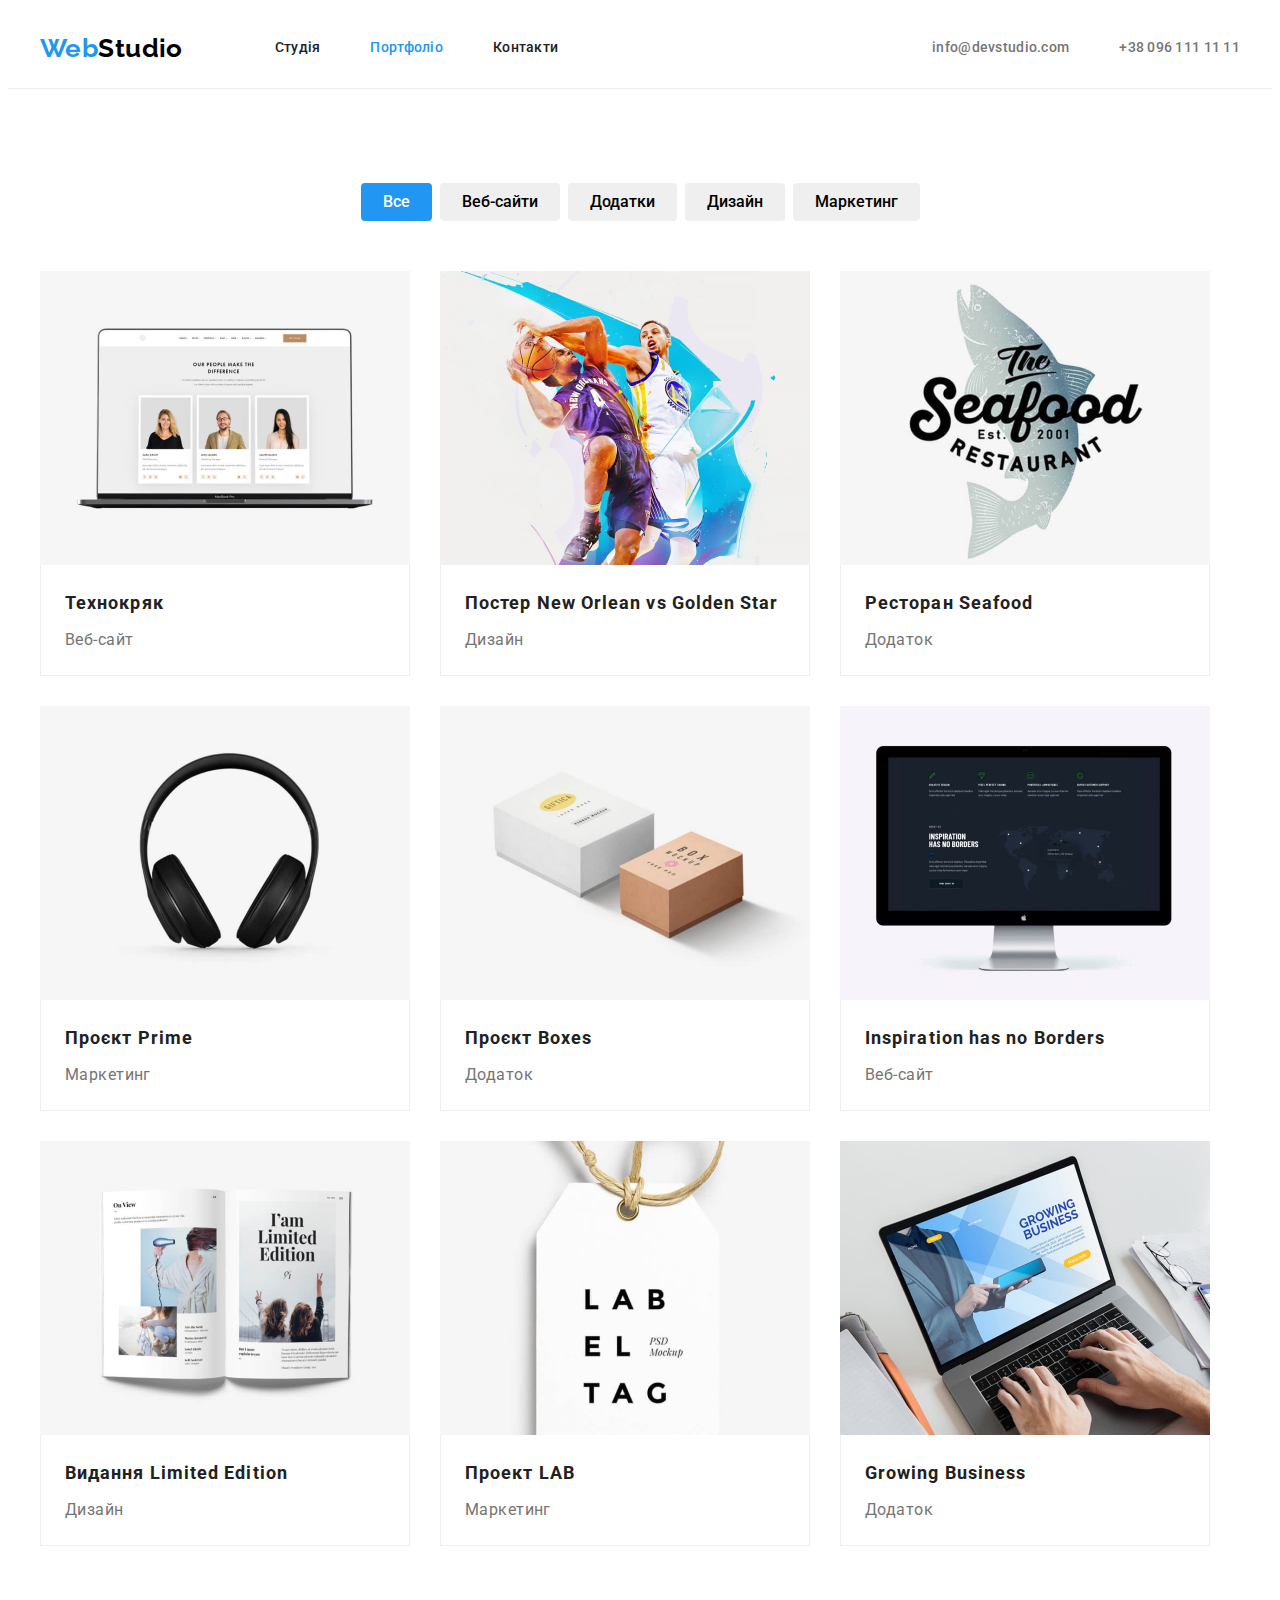
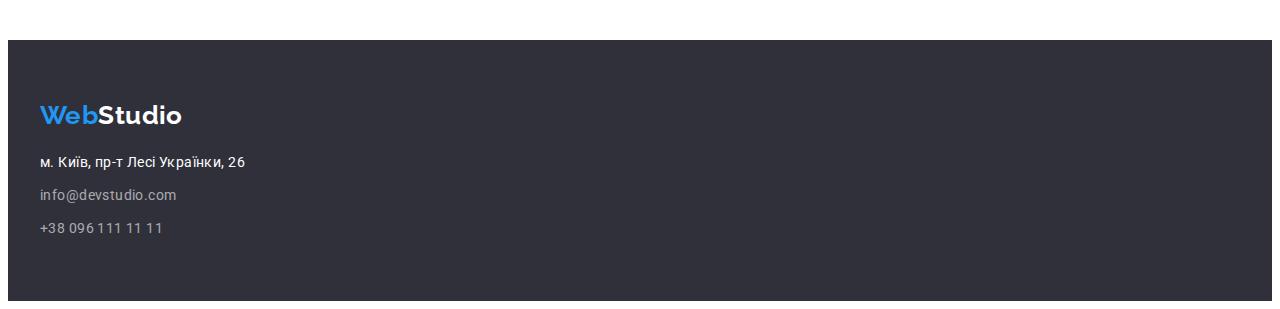
==== portfolio.html @ fd8cb4b7 "fill files" ====
<!DOCTYPE html>
<html lang="uk">
  <head>
    <meta charset="UTF-8" />
    <meta http-equiv="X-UA-Compatible" content="IE=edge" />
    <meta name="viewport" content="width=device-width, initial-scale=1.0" />
    <title>Porfolio</title>
    <link rel="preconnect" href="https://fonts.googleapis.com" />
    <link rel="preconnect" href="https://fonts.gstatic.com" crossorigin />
    <link
      href="https://fonts.googleapis.com/css2?family=Raleway:wght@700&family=Roboto:wght@400;500;700;900&display=swap"
      rel="stylesheet"
    />
    <link
      rel="stylesheet"
      href="https://cdnjs.cloudflare.com/ajax/libs/modern-normalize/1.1.0/modern-normalize.min.css"
      integrity="sha512-wpPYUAdjBVSE4KJnH1VR1HeZfpl1ub8YT/NKx4PuQ5NmX2tKuGu6U/JRp5y+Y8XG2tV+wKQpNHVUX03MfMFn9Q=="
      crossorigin="anonymous"
      referrerpolicy="no-referrer"
    />
    <link rel="stylesheet" href="./css/style.css" />
  </head>
  <body>
    <header class="header">
      <div class="container">
        <nav class="nav">
          <a class="link logo-link header-link" href="./index.html"
            ><span class="logo-accent-color">Web</span>Studio</a
          >
          <ul class="list nav-list">
            <li class="item">
              <a class="link nav-link" href="./index.html">Студія</a>
            </li>
            <li class="item">
              <a class="link nav-link current-link" href="./portfolio.html"
                >Портфоліо</a
              >
            </li>
            <li class="item">
              <a class="link nav-link" href="#contacts">Контакти</a>
            </li>
          </ul>
        </nav>
        <ul class="list contact-list">
          <li class="item">
            <a class="link contact-link" href="mailto:info@devstudio.com"
              >info@devstudio.com</a
            >
          </li>
          <li class="item">
            <a class="link contact-link" href="tel:+380961111111"
              >+38 096 111 11 11</a
            >
          </li>
        </ul>
      </div>
    </header>
    <main>
      <section class="section portfolio">
        <div class="container">
          <h1 class="visually-hidden">Portfolio</h1>
          <ul class="list menu-list">
            <li class="menu-item">
              <button class="menu-btn current-btn" type="button">Все</button>
            </li>
            <li class="menu-item">
              <button class="menu-btn" type="button">Веб-сайти</button>
            </li>
            <li class="menu-item">
              <button class="menu-btn" type="button">Додатки</button>
            </li>
            <li class="menu-item">
              <button class="menu-btn" type="button">Дизайн</button>
            </li>
            <li class="menu-item">
              <button class="menu-btn" type="button">Маркетинг</button>
            </li>
          </ul>
          <ul class="list portfolio-list">
            <li class="portfolio-item">
              <img
                src="./images/portfolio/portfolio1.jpg"
                alt="ноутбук"
                width="370"
                height="294"
              />
              <div class="portfolio-text-wrap">
                <h2 class="portfolio-title">Технокряк</h2>
                <p class="portfolio-text">Веб-сайт</p>
              </div>
            </li>
            <li class="portfolio-item">
              <img
                src="./images/portfolio/portfolio2.jpg"
                alt="два баскетболіста"
                width="370"
                height="294"
              />
              <div class="portfolio-text-wrap">
                <h2 class="portfolio-title">
                  Постер New Orlean vs Golden Star
                </h2>
                <p class="portfolio-text">Дизайн</p>
              </div>
            </li>
            <li class="portfolio-item">
              <img
                src="./images/portfolio/portfolio3.jpg"
                alt="логотип ресторана Сіфудз"
                width="370"
                height="294"
              />
              <div class="portfolio-text-wrap">
                <h2 class="portfolio-title">Ресторан Seafood</h2>
                <p class="portfolio-text">Додаток</p>
              </div>
            </li>
            <li class="portfolio-item">
              <img
                src="./images/portfolio/portfolio4.jpg"
                alt="навушники"
                width="370"
                height="294"
              />
              <div class="portfolio-text-wrap">
                <h2 class="portfolio-title">Проєкт Prime</h2>
                <p class="portfolio-text">Маркетинг</p>
              </div>
            </li>
            <li class="portfolio-item">
              <img
                src="./images/portfolio/portfolio5.jpg"
                alt="дві коробки"
                width="370"
                height="294"
              />
              <div class="portfolio-text-wrap">
                <h2 class="portfolio-title">Проєкт Boxes</h2>
                <p class="portfolio-text">Додаток</p>
              </div>
            </li>
            <li class="portfolio-item">
              <img
                src="./images/portfolio/portfolio6.jpg"
                alt="монітор"
                width="370"
                height="294"
              />
              <div class="portfolio-text-wrap">
                <h2 class="portfolio-title">Inspiration has no Borders</h2>
                <p class="portfolio-text">Веб-сайт</p>
              </div>
            </li>
            <li class="portfolio-item">
              <img
                src="./images/portfolio/portfolio7.jpg"
                alt="журнал"
                width="370"
                height="294"
              />
              <div class="portfolio-text-wrap">
                <h2 class="portfolio-title">Видання Limited Edition</h2>
                <p class="portfolio-text">Дизайн</p>
              </div>
            </li>
            <li class="portfolio-item">
              <img
                src="./images/portfolio/portfolio8.jpg"
                alt="лейба"
                width="370"
                height="294"
              />
              <div class="portfolio-text-wrap">
                <h2 class="portfolio-title">Проект LAB</h2>
                <p class="portfolio-text">Маркетинг</p>
              </div>
            </li>
            <li class="portfolio-item">
              <img
                src="./images/portfolio/portfolio9.jpg"
                alt="робота за ноутбуком"
                width="370"
                height="294"
              />
              <div class="portfolio-text-wrap">
                <h2 class="portfolio-title">Growing Business</h2>
                <p class="portfolio-text">Додаток</p>
              </div>
            </li>
          </ul>
        </div>
      </section>
    </main>
    <footer class="footer">
      <div class="container">
        <a class="link logo-link footer-logo" href="./index.html"
          ><span class="logo-accent-color">Web</span>Studio</a
        >
        <address id="contacts">
          <ul class="list address-list">
            <li class="address-item">
              <a
                class="link address-link address-color"
                href="https://goo.gl/maps/d6iccHRfaMmL4T6e6"
                >м. Київ, пр-т Лесі Українки, 26</a
              >
            </li>
            <li class="address-item">
              <a class="link address-link" href="mailto:info@devstudio.com"
                >info@devstudio.com</a
              >
            </li>
            <li class="address-item">
              <a class="link address-link" href="tel:+380961111111"
                >+38 096 111 11 11</a
              >
            </li>
          </ul>
        </address>
      </div>
    </footer>
  </body>
</html>
---- css/style.css ----
:root {
  --main-font: 'Roboto', sans-serif;
  --secondary-font: 'Raleway', sans-serif;
  --title-color: #212121;
  --text-color: #757575;
  --accent-color: #2196f3;
  --logo-header-color: #000000;
  --white-color: #ffffff;
  --secondary-white-color: rgba(255, 255, 255, 0.6);
  --main-backgroung-color: #2f303a;
  --secondary-background-color: #f5f4fa;
  --icon-background-color: #AFB1B8;
}
body {
  font-size: 14px;
  letter-spacing: 0.03em;
  background-color: var(--white-color);
  color: var(--title-color);
  font-family: var(--main-font);
}
.list {
  list-style: none;
}
.link {
  text-decoration: none;
}

h1,
h2,
h3,
h4,
h5,
h6 {
  margin-top: 0;
  margin-bottom: 0;
}

ul,
p {
  margin-top: 0;
  margin-bottom: 0;
  padding-left: 0;
}

img {
  display: block;
  max-width: 100%;
}

.container {
  width: 1200px;
  padding-left: 15px;
  padding-right: 15px;
  margin-left: auto;
  margin-right: auto;
}

/* hide titles */
.visually-hidden {
  position: absolute;
  width: 1px;
  height: 1px;
  margin: -1px;
  border: 0;
  padding: 0;

  white-space: nowrap;
  clip-path: inset(100%);
  clip: rect(0 0 0 0);
  overflow: hidden;
}

/* ====header==== */
.header {
  border-bottom: 1px solid #ececec;
}

.header > .container {
  display: flex;
  align-items: center;
}

.nav {
  display: flex;
  align-items: center;
}

.header-link {
  margin-right: 92px;
  padding-top: 24px;
  padding-bottom: 24px;
}

.logo-link {
  font-family: var(--secondary-font);
  font-weight: 700;
  font-size: 26px;
  line-height: 1.19;
  color: var(--logo-header-color);
}

.logo-accent-color {
  color: var(--accent-color);
}

.nav-list,
.contact-list {
  display: flex;
}

.contact-list {
  margin-left: auto;
}

.nav-list > .item:not(:last-child),
.contact-list > .item:not(:last-child) {
  margin-right: 50px;
}

.nav-link,
.contact-link {
  padding-top: 32px;
  padding-bottom: 32px;

  color: var(--title-color);
  font-weight: 500;
  line-height: 1.14;
  letter-spacing: 0.02em;
}

.contact-link{
    display: flex;
    justify-content: center;
    align-items: center;
  color: var(--text-color);
}

.contact-icon{
fill: var(--text-color);
    margin-right: 10px;
}

.current-link {
  color: var(--accent-color);
}

.nav-link:hover,
.nav-link:focus,
.contact-link:hover,
.contact-link:focus {
  color: var(--accent-color);
}

.contact-link:hover .contact-icon,
.contact-link:focus .contact-icon{
    fill: currentColor;
}

/* ========Studio======== */

/* ====hero==== */
.hero {
  text-align: center;
  padding-top: 200px;
  padding-bottom: 200px;

  background-color: var(--main-backgroung-color);
}

.hero-title {
  width: 696px;
  margin-left: auto;
  margin-right: auto;
  margin-bottom: 30px;

  font-weight: 900;
  font-size: 44px;
  line-height: 1.36;
  letter-spacing: 0.06em;
  text-transform: uppercase;
  color: var(--white-color);
}

.hero-btn {
  padding: 10px 32px;
  border-radius: 4px;

  font-family: var(--main-font);
  font-weight: 700;
  font-size: 16px;
  line-height: 1.88;
  letter-spacing: 0.06em;
  background-color: var(--accent-color);
  color: var(--white-color);

  cursor: pointer;
  border: none;
}

/* ====all sections==== */
.section {
  padding-top: 94px;
  padding-bottom: 94px;
}

.section-title {
  margin-bottom: 50px;

  font-weight: 700;
  font-size: 36px;
  line-height: 1.17;
  text-align: center;
}

/* =====benefits==== */
.benefits-list {
  display: flex;
}

.benefits-item {
  flex-basis: calc((100%-3 * 30px) / 4);
}

.benefits-item:not(:last-child) {
  margin-right: 30px;
}

.benefits-block-icon{
    margin-bottom: 30px;
    padding: 25px 100px;

 background-color: var(--secondary-background-color);
}

.benefits-title {
  margin-bottom: 10px;

  font-size: 14px;
  font-weight: 700;
  line-height: 1.14;
  text-transform: uppercase;
}

.benefits-text {
  line-height: 1.71;
  color: var(--text-color);
}

/* ====work==== */
.work {
  padding-top: 0;
}

.work-list {
  display: flex;
  justify-content: space-between;
}

/* ====team==== */
.team {
  background-color: var(--secondary-background-color);
}

.team-list {
  display: flex;
  margin-left: -30px;
}

.team-item {
  margin-left: 30px;
  background: var(--white-color);
  box-shadow: 0px 1px 3px rgba(0, 0, 0, 0.12), 0px 1px 1px rgba(0, 0, 0, 0.14),
    0px 2px 1px rgba(0, 0, 0, 0.2);
  border-radius: 0px 0px 4px 4px;
}

.team-item > img {
  margin-bottom: 30px;
}

.team-title {
  margin-bottom: 10px;

  font-size: 16px;
  font-weight: 500;
  line-height: 1.19;
  text-align: center;
}

.team-text {
  margin-bottom: 16px;

  font-size: 16px;
  line-height: 1.19;
  text-align: center;
  color: var(--text-color);
}

.social-list-icon{
    margin-bottom: 30px;
    display: flex;
    justify-content: center;
}

.social-item-icon:not(:last-child) {
    margin-right: 10px;
}

.social-link{
    display: flex;
        justify-content: center;
        align-items: center;

    width: 44px;
    height: 44px;
    background-color: transparent;
    border-radius: 50%;
}

.social-emblem{
    fill: var(--icon-background-color);
}

.social-link:hover,
.social-link:focus{
    background-color: var(--accent-color);
}

.social-link:hover .social-emblem,
.social-link:focus .social-emblem{
 fill: var(--white-color);
}

/* ========Portfolio======== */
.menu-list {
  display: flex;
  justify-content: center;
  margin-bottom: 50px;
}

.menu-item:not(:last-child) {
  margin-right: 8px;
}

.menu-btn {
  padding: 6px 22px;
  border-radius: 4px;

  font-family: var(--main-font);
  font-weight: 500;
  font-size: 16px;
  line-height: 1.63;
  text-align: center;
  cursor: pointer;
  border: none;
}

.menu-btn:hover,
.menu-btn:focus,
.current-btn {
  background-color: var(--accent-color);
  color: var(--white-color);
}

.portfolio-list {
  display: flex;
  flex-wrap: wrap;
  margin-bottom: -30px;
  margin-left: -30px;
}

.portfolio-item {
  margin-bottom: 30px;
  margin-left: 30px;
}

.portfolio-text-wrap {
  padding: 20px 24px;

  border: 1px solid #eeeeee;
  border-top: none;
}

.portfolio-title {
  margin-bottom: 4px;
  font-weight: 700;
  font-size: 18px;
  line-height: 2;
  letter-spacing: 0.06em;
}

.portfolio-text {
  font-size: 16px;
  line-height: 1.88;
  color: var(--text-color);
}

/* ====footer==== */
.footer {
  padding-top: 60px;
  padding-bottom: 60px;

  background-color: var(--main-backgroung-color);
}

.footer-logo {
  display: inline-block;
  margin-bottom: 20px;

  color: var(--white-color);
}

.address-item:not(:last-child) {
  margin-bottom: 9px;
}

.address-link {
  font-style: normal;
  line-height: 1.71;
  color: var(--secondary-white-color);
}

.address-color {
  color: var(--white-color);
}
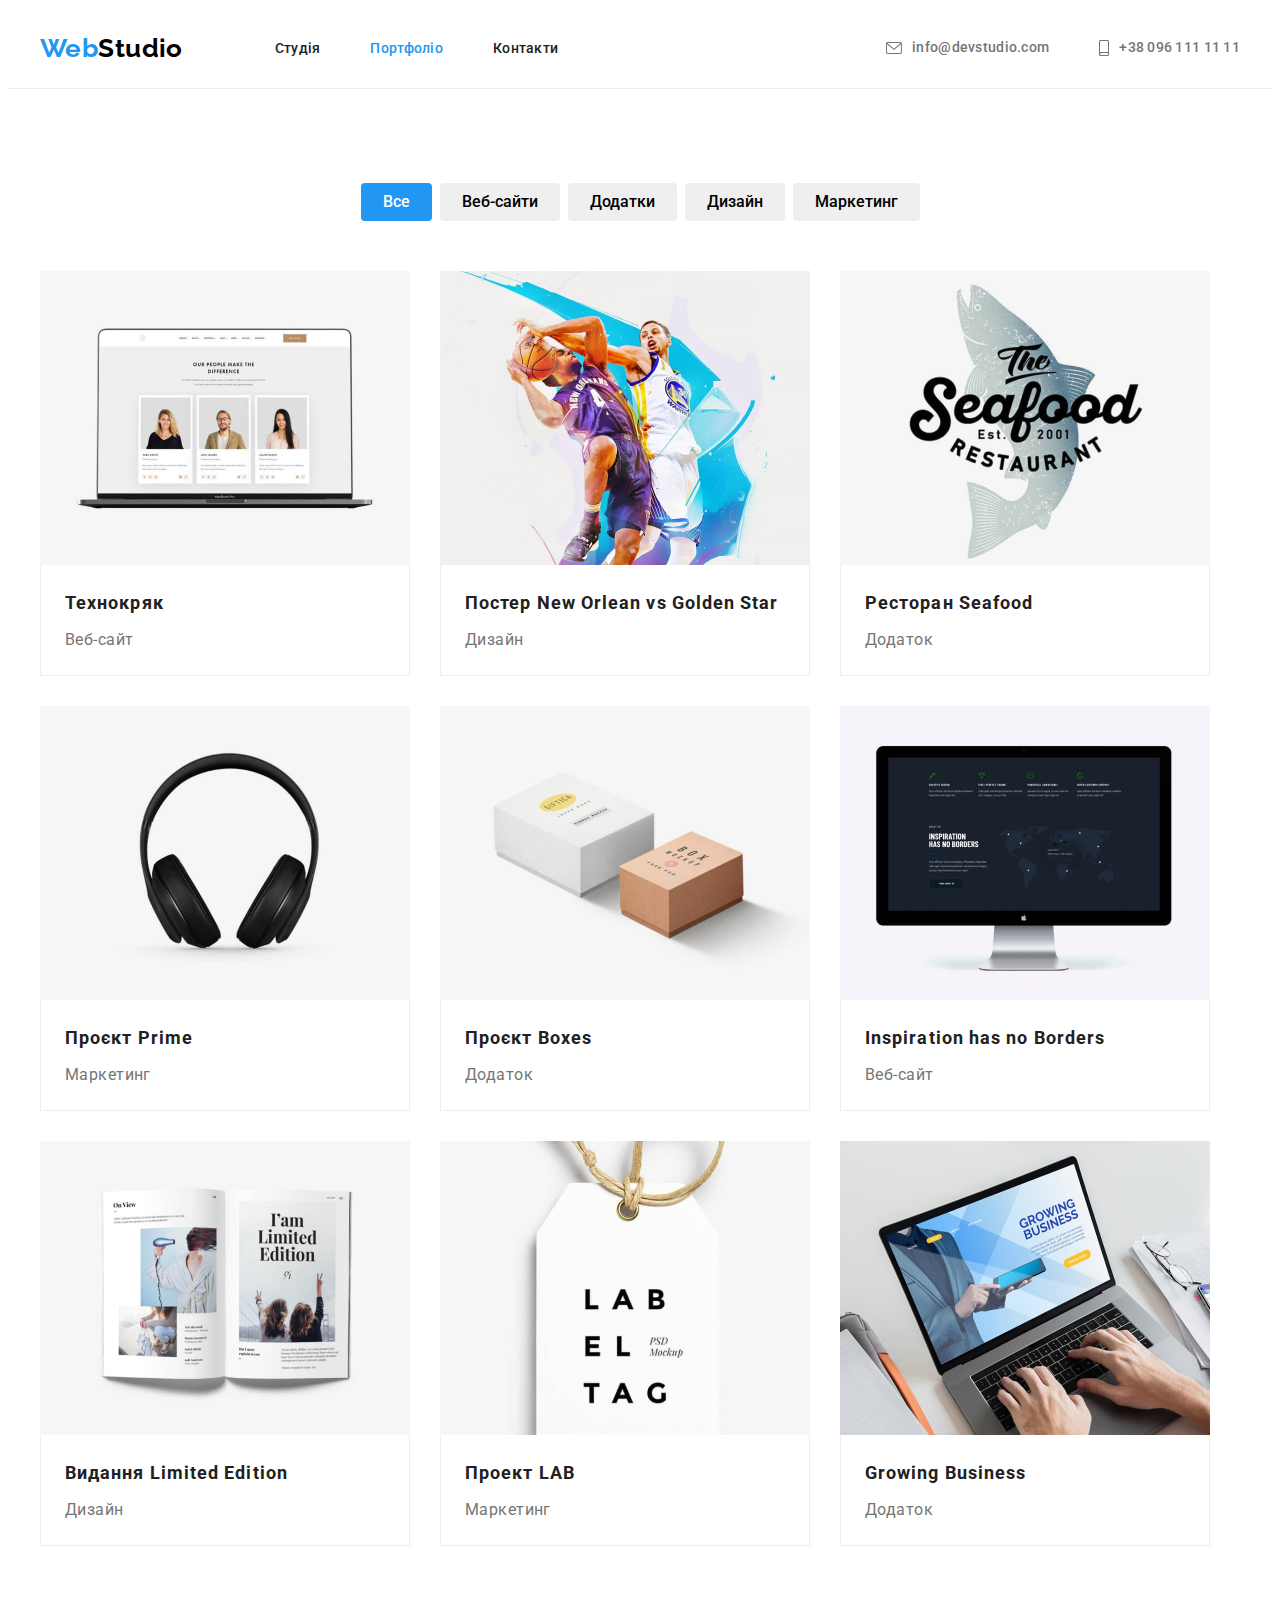
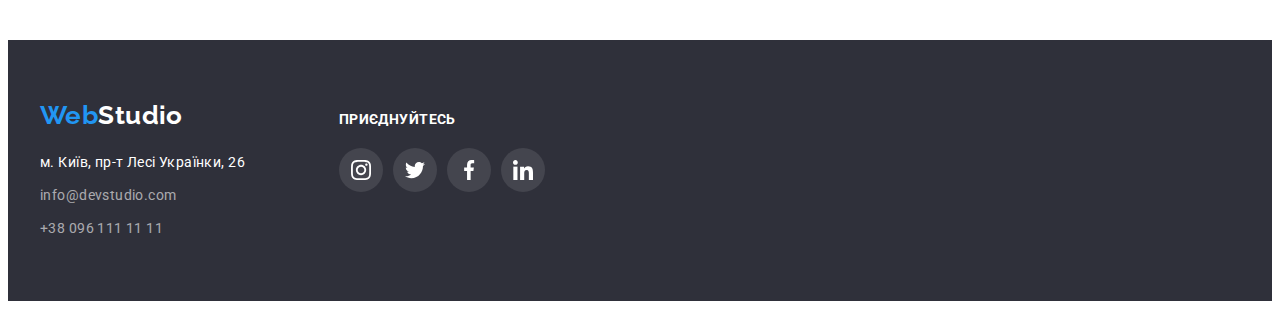
==== commit 8b197738: "finish project" ====
--- a/portfolio.html
+++ b/portfolio.html
@@ -44,12 +44,22 @@
         <ul class="list contact-list">
           <li class="item">
             <a class="link contact-link" href="mailto:info@devstudio.com"
-              >info@devstudio.com</a
+              >
+            <svg class="contact-icon" width="16" height="12">
+                <use href="./images/symbol-defs.svg#envelope"></use>
+            </svg>
+            info@devstudio.com
+            </a
             >
           </li>
           <li class="item">
             <a class="link contact-link" href="tel:+380961111111"
-              >+38 096 111 11 11</a
+              >
+            <svg class="contact-icon" width="10" height="16">
+                <use href="./images/symbol-defs.svg#phone"></use>
+            </svg>
+            +38 096 111 11 11
+            </a
             >
           </li>
         </ul>
@@ -192,32 +202,60 @@
       </section>
     </main>
     <footer class="footer">
-      <div class="container">
-        <a class="link logo-link footer-logo" href="./index.html"
-          ><span class="logo-accent-color">Web</span>Studio</a
-        >
-        <address id="contacts">
-          <ul class="list address-list">
-            <li class="address-item">
-              <a
-                class="link address-link address-color"
-                href="https://goo.gl/maps/d6iccHRfaMmL4T6e6"
-                >м. Київ, пр-т Лесі Українки, 26</a
-              >
-            </li>
-            <li class="address-item">
-              <a class="link address-link" href="mailto:info@devstudio.com"
-                >info@devstudio.com</a
-              >
-            </li>
-            <li class="address-item">
-              <a class="link address-link" href="tel:+380961111111"
-                >+38 096 111 11 11</a
-              >
-            </li>
-          </ul>
-        </address>
-      </div>
+        <div class="container">
+            <div>
+                <a class="link logo-link footer-logo" href="./index.html"><span
+                        class="logo-accent-color">Web</span>Studio</a>
+                <address id="contacts">
+                    <ul class="list address-list">
+                        <li class="address-item">
+                            <a class="link address-link address-color" href="https://goo.gl/maps/d6iccHRfaMmL4T6e6">м. Київ,
+                                пр-т Лесі
+                                Українки, 26</a>
+                        </li>
+                        <li class="address-item">
+                            <a class="link address-link" href="mailto:info@devstudio.com">info@devstudio.com</a>
+                        </li>
+                        <li class="address-item">
+                            <a class="link address-link" href="tel:+380961111111">+38 096 111 11 11</a>
+                        </li>
+                    </ul>
+                </address>
+            </div>
+            <div class="footer-join-wrap">
+                <b class="join">приєднуйтесь</b>
+                <ul class="list social-list-icon">
+                    <li class="social-item-icon">
+                        <a class="social-link" href="https://www.instagram.com/" target="_blank" rel="noopener noreferrer">
+                            <svg class="emblem social-emblem" width="20" height="20">
+                                <use href="./images/symbol-defs.svg#instagram"></use>
+                            </svg>
+                        </a>
+                    </li>
+                    <li class="social-item-icon">
+                        <a class="social-link" href="https://twitter.com/" target="_blank" rel="noopener noreferrer">
+                            <svg class="emblem social-emblem" width="20" height="20">
+                                <use href="./images/symbol-defs.svg#twitter"></use>
+                            </svg>
+                        </a>
+                    </li>
+                    <li class="social-item-icon">
+                        <a class="social-link" href="https://uk-ua.facebook.com/" target="_blank" rel="noopener noreferrer">
+                            <svg class="emblem social-emblem" width="20" height="20">
+                                <use href="./images/symbol-defs.svg#facebook"></use>
+                            </svg>
+                        </a>
+                    </li>
+                    <li class="social-item-icon">
+                        <a class="social-link" href="https://ua.linkedin.com/" target="_blank" rel="noopener noreferrer">
+                            <svg class="emblem social-emblem" width="20" height="20">
+                                <use href="./images/symbol-defs.svg#linkedin"></use>
+                            </svg>
+                        </a>
+                    </li>
+                </ul>
+            </div>
+        </div>
     </footer>
   </body>
 </html>
--- a/css/style.css
+++ b/css/style.css
@@ -7,8 +7,10 @@
   --logo-header-color: #000000;
   --white-color: #ffffff;
   --secondary-white-color: rgba(255, 255, 255, 0.6);
+  --header-border-color: #ececec;
   --main-backgroung-color: #2f303a;
   --secondary-background-color: #f5f4fa;
+  --hero-gradient-color: rgba(47, 48, 58, 0.4);
   --icon-background-color: #AFB1B8;
 }
 body {
@@ -72,7 +74,7 @@
 
 /* ====header==== */
 .header {
-  border-bottom: 1px solid #ececec;
+  border-bottom: 1px solid var(--header-border-color);
 }
 
 .header > .container {
@@ -159,12 +161,14 @@
 /* ========Studio======== */
 
 /* ====hero==== */
-.hero {
+.hero{
   text-align: center;
   padding-top: 200px;
   padding-bottom: 200px;
 
   background-color: var(--main-backgroung-color);
+  background-image: linear-gradient(var(--hero-gradient-color), var(--hero-gradient-color)), url("../images/hero.jpg");
+  background-size: cover;
 }
 
 .hero-title {
@@ -230,6 +234,7 @@
     padding: 25px 100px;
 
  background-color: var(--secondary-background-color);
+    border-radius: 4px;
 }
 
 .benefits-title {
@@ -317,7 +322,7 @@
     border-radius: 50%;
 }
 
-.social-emblem{
+.emblem{
     fill: var(--icon-background-color);
 }
 
@@ -329,6 +334,33 @@
 .social-link:hover .social-emblem,
 .social-link:focus .social-emblem{
  fill: var(--white-color);
+}
+
+/* ====clients==== */
+.clients-list{
+ display: flex;
+ margin-left: -30px;
+}
+
+.clients-item{
+    margin-left: 30px;
+}
+
+.clients-link{
+    display: flex;
+    border: 1px solid var(--icon-background-color);
+    border-radius: 4px;
+    padding: 16px 32px;
+}
+
+.clients-link:hover,
+.clients-link:focus{
+    border-color: var(--accent-color);
+}
+
+.clients-link:hover .clients-emblem,
+.clients-link:focus .clients-emblem{
+    fill: var(--accent-color);
 }
 
 /* ========Portfolio======== */
@@ -403,9 +435,14 @@
   background-color: var(--main-backgroung-color);
 }
 
+.footer > .container{
+ display: flex;
+}
+
 .footer-logo {
   display: inline-block;
   margin-bottom: 20px;
+  margin-right: 156px;
 
   color: var(--white-color);
 }
@@ -423,3 +460,29 @@
 .address-color {
   color: var(--white-color);
 }
+
+.join{
+    display: inline-block;
+    margin-top: 12px;
+    font-weight: 700;
+    line-height: 1.14;
+    text-transform: uppercase;
+    color: var(--white-color);
+}
+
+.footer .social-list-icon{
+    margin-top: 20px;
+}
+
+.footer .social-link{
+background-color: rgba(255, 255, 255, 0.1);
+}
+
+.footer .social-link:hover,
+.footer .social-link:focus{
+ background-color: var(--accent-color);
+}
+
+.footer .emblem{
+    fill: var(--white-color);
+}
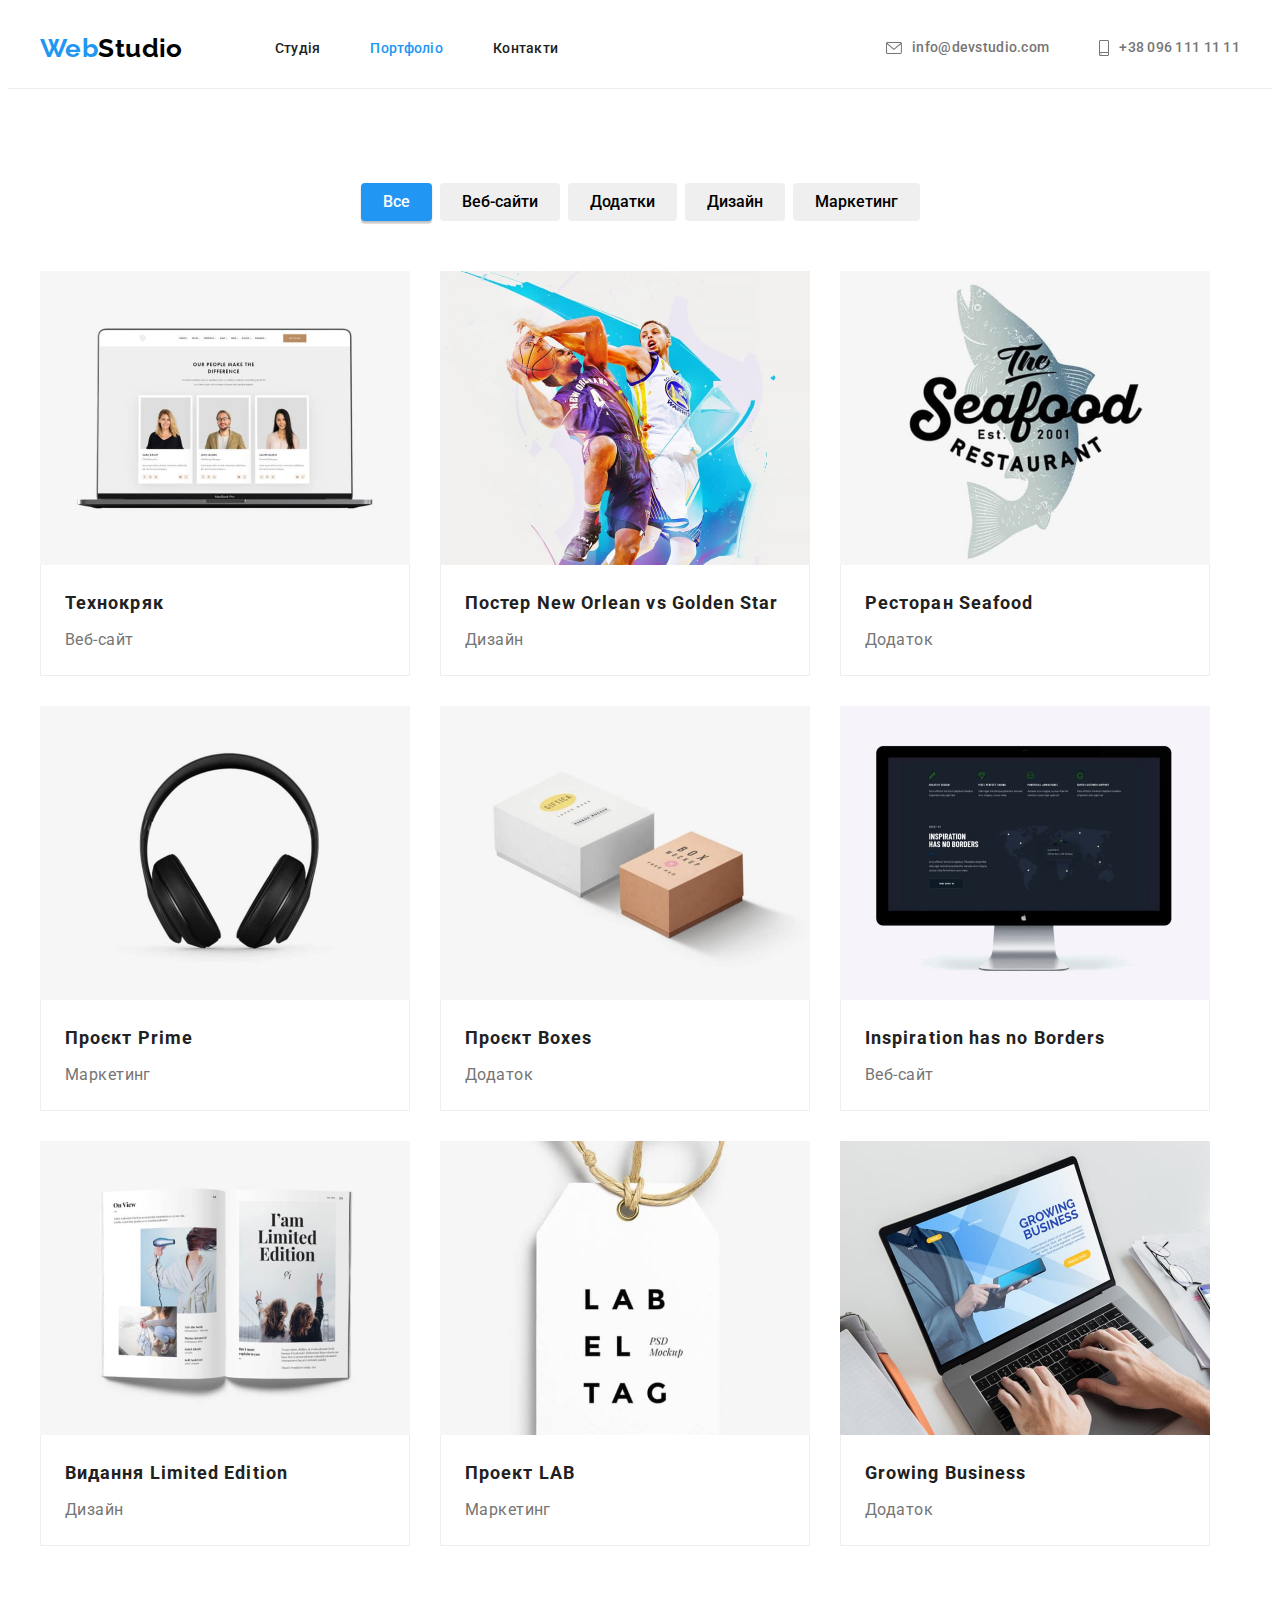
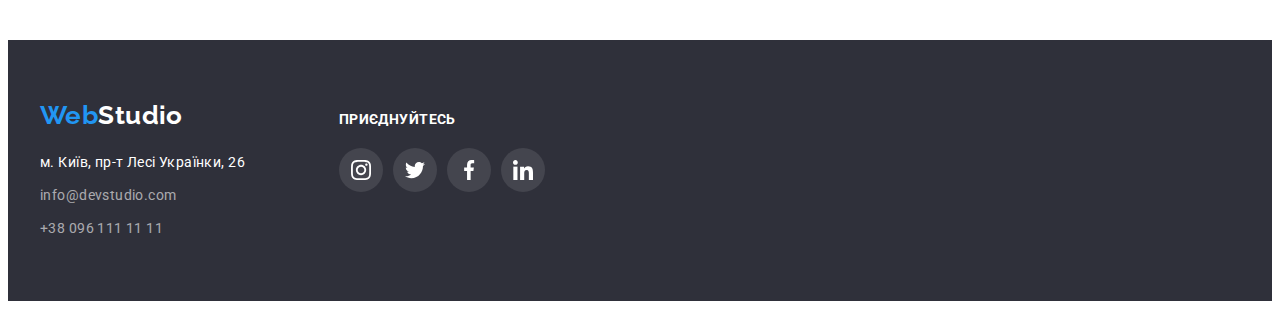
==== commit 4095ff4d: "fix css" ====
--- a/portfolio.html
+++ b/portfolio.html
@@ -42,26 +42,22 @@
           </ul>
         </nav>
         <ul class="list contact-list">
-          <li class="item">
-            <a class="link contact-link" href="mailto:info@devstudio.com"
-              >
-            <svg class="contact-icon" width="16" height="12">
-                <use href="./images/symbol-defs.svg#envelope"></use>
-            </svg>
-            info@devstudio.com
-            </a
-            >
-          </li>
-          <li class="item">
-            <a class="link contact-link" href="tel:+380961111111"
-              >
-            <svg class="contact-icon" width="10" height="16">
-                <use href="./images/symbol-defs.svg#phone"></use>
-            </svg>
-            +38 096 111 11 11
-            </a
-            >
-          </li>
+            <li class="item">
+                <a class="link contact-link" href="mailto:info@devstudio.com">
+                    <svg class="contact-icon" width="16" height="12">
+                        <use href="./images/icons.svg#envelope"></use>
+                    </svg>
+                    info@devstudio.com
+                </a>
+            </li>
+            <li class="item">
+                <a class="link contact-link" href="tel:+380961111111">
+                    <svg class="contact-icon" width="10" height="16">
+                        <use href="./images/icons.svg#phone"></use>
+                    </svg>
+                    +38 096 111 11 11
+                </a>
+            </li>
         </ul>
       </div>
     </header>
@@ -202,60 +198,87 @@
       </section>
     </main>
     <footer class="footer">
-        <div class="container">
-            <div>
-                <a class="link logo-link footer-logo" href="./index.html"><span
-                        class="logo-accent-color">Web</span>Studio</a>
-                <address id="contacts">
-                    <ul class="list address-list">
-                        <li class="address-item">
-                            <a class="link address-link address-color" href="https://goo.gl/maps/d6iccHRfaMmL4T6e6">м. Київ,
-                                пр-т Лесі
-                                Українки, 26</a>
-                        </li>
-                        <li class="address-item">
-                            <a class="link address-link" href="mailto:info@devstudio.com">info@devstudio.com</a>
-                        </li>
-                        <li class="address-item">
-                            <a class="link address-link" href="tel:+380961111111">+38 096 111 11 11</a>
-                        </li>
-                    </ul>
-                </address>
-            </div>
-            <div class="footer-join-wrap">
-                <b class="join">приєднуйтесь</b>
-                <ul class="list social-list-icon">
-                    <li class="social-item-icon">
-                        <a class="social-link" href="https://www.instagram.com/" target="_blank" rel="noopener noreferrer">
-                            <svg class="emblem social-emblem" width="20" height="20">
-                                <use href="./images/symbol-defs.svg#instagram"></use>
-                            </svg>
-                        </a>
-                    </li>
-                    <li class="social-item-icon">
-                        <a class="social-link" href="https://twitter.com/" target="_blank" rel="noopener noreferrer">
-                            <svg class="emblem social-emblem" width="20" height="20">
-                                <use href="./images/symbol-defs.svg#twitter"></use>
-                            </svg>
-                        </a>
-                    </li>
-                    <li class="social-item-icon">
-                        <a class="social-link" href="https://uk-ua.facebook.com/" target="_blank" rel="noopener noreferrer">
-                            <svg class="emblem social-emblem" width="20" height="20">
-                                <use href="./images/symbol-defs.svg#facebook"></use>
-                            </svg>
-                        </a>
-                    </li>
-                    <li class="social-item-icon">
-                        <a class="social-link" href="https://ua.linkedin.com/" target="_blank" rel="noopener noreferrer">
-                            <svg class="emblem social-emblem" width="20" height="20">
-                                <use href="./images/symbol-defs.svg#linkedin"></use>
-                            </svg>
-                        </a>
-                    </li>
-                </ul>
-            </div>
+      <div class="container">
+        <div>
+          <a class="link logo-link footer-logo" href="./index.html"
+            ><span class="logo-accent-color">Web</span>Studio</a
+          >
+          <address id="contacts">
+            <ul class="list address-list">
+              <li class="address-item">
+                <a
+                  class="link address-link address-color"
+                  href="https://goo.gl/maps/d6iccHRfaMmL4T6e6"
+                  >м. Київ, пр-т Лесі Українки, 26</a
+                >
+              </li>
+              <li class="address-item">
+                <a class="link address-link" href="mailto:info@devstudio.com"
+                  >info@devstudio.com</a
+                >
+              </li>
+              <li class="address-item">
+                <a class="link address-link" href="tel:+380961111111"
+                  >+38 096 111 11 11</a
+                >
+              </li>
+            </ul>
+          </address>
         </div>
+        <div class="footer-join-wrap">
+          <b class="join">приєднуйтесь</b>
+          <ul class="list social-list-icon">
+            <li class="social-item-icon">
+              <a
+                class="social-link"
+                href="https://www.instagram.com/"
+                target="_blank"
+                rel="noopener noreferrer"
+              >
+                <svg class="emblem social-emblem" width="20" height="20">
+                  <use href="./images/icons.svg#instagram"></use>
+                </svg>
+              </a>
+            </li>
+            <li class="social-item-icon">
+              <a
+                class="social-link"
+                href="https://twitter.com/"
+                target="_blank"
+                rel="noopener noreferrer"
+              >
+                <svg class="emblem social-emblem" width="20" height="20">
+                  <use href="./images/icons.svg#twitter"></use>
+                </svg>
+              </a>
+            </li>
+            <li class="social-item-icon">
+              <a
+                class="social-link"
+                href="https://uk-ua.facebook.com/"
+                target="_blank"
+                rel="noopener noreferrer"
+              >
+                <svg class="emblem social-emblem" width="20" height="20">
+                  <use href="./images/icons.svg#facebook"></use>
+                </svg>
+              </a>
+            </li>
+            <li class="social-item-icon">
+              <a
+                class="social-link"
+                href="https://ua.linkedin.com/"
+                target="_blank"
+                rel="noopener noreferrer"
+              >
+                <svg class="emblem social-emblem" width="20" height="20">
+                  <use href="./images/icons.svg#linkedin"></use>
+                </svg>
+              </a>
+            </li>
+          </ul>
+        </div>
+      </div>
     </footer>
   </body>
 </html>
--- a/css/style.css
+++ b/css/style.css
@@ -11,7 +11,7 @@
   --main-backgroung-color: #2f303a;
   --secondary-background-color: #f5f4fa;
   --hero-gradient-color: rgba(47, 48, 58, 0.4);
-  --icon-background-color: #AFB1B8;
+  --icon-background-color: #afb1b8;
 }
 body {
   font-size: 14px;
@@ -130,16 +130,16 @@
   letter-spacing: 0.02em;
 }
 
-.contact-link{
-    display: flex;
-    justify-content: center;
-    align-items: center;
+.contact-link {
+  display: flex;
+  justify-content: center;
+  align-items: center;
   color: var(--text-color);
 }
 
-.contact-icon{
-fill: var(--text-color);
-    margin-right: 10px;
+.contact-icon {
+  fill: var(--text-color);
+  margin-right: 10px;
 }
 
 .current-link {
@@ -154,20 +154,27 @@
 }
 
 .contact-link:hover .contact-icon,
-.contact-link:focus .contact-icon{
-    fill: currentColor;
+.contact-link:focus .contact-icon {
+  fill: currentColor;
 }
 
 /* ========Studio======== */
 
 /* ====hero==== */
-.hero{
+.hero {
+    max-width: 1600px;
   text-align: center;
   padding-top: 200px;
   padding-bottom: 200px;
+  margin-left: auto;
+  margin-right: auto;
 
   background-color: var(--main-backgroung-color);
-  background-image: linear-gradient(var(--hero-gradient-color), var(--hero-gradient-color)), url("../images/hero.jpg");
+  background-image: linear-gradient(
+      var(--hero-gradient-color),
+      var(--hero-gradient-color)
+    ),
+    url('../images/hero.jpg');
   background-size: cover;
 }
 
@@ -229,12 +236,12 @@
   margin-right: 30px;
 }
 
-.benefits-block-icon{
-    margin-bottom: 30px;
-    padding: 25px 100px;
-
- background-color: var(--secondary-background-color);
-    border-radius: 4px;
+.benefits-block-icon {
+  margin-bottom: 30px;
+  padding: 25px 100px;
+
+  background-color: var(--secondary-background-color);
+  border-radius: 4px;
 }
 
 .benefits-title {
@@ -301,66 +308,66 @@
   color: var(--text-color);
 }
 
-.social-list-icon{
-    margin-bottom: 30px;
-    display: flex;
-    justify-content: center;
+.social-list-icon {
+  margin-bottom: 30px;
+  display: flex;
+  justify-content: center;
 }
 
 .social-item-icon:not(:last-child) {
-    margin-right: 10px;
-}
-
-.social-link{
-    display: flex;
-        justify-content: center;
-        align-items: center;
-
-    width: 44px;
-    height: 44px;
-    background-color: transparent;
-    border-radius: 50%;
-}
-
-.emblem{
-    fill: var(--icon-background-color);
+  margin-right: 10px;
+}
+
+.social-link {
+  display: flex;
+  justify-content: center;
+  align-items: center;
+
+  width: 44px;
+  height: 44px;
+  background-color: transparent;
+  border-radius: 50%;
+}
+
+.emblem {
+  fill: var(--icon-background-color);
 }
 
 .social-link:hover,
-.social-link:focus{
-    background-color: var(--accent-color);
+.social-link:focus {
+  background-color: var(--accent-color);
 }
 
 .social-link:hover .social-emblem,
-.social-link:focus .social-emblem{
- fill: var(--white-color);
+.social-link:focus .social-emblem {
+  fill: var(--white-color);
 }
 
 /* ====clients==== */
-.clients-list{
- display: flex;
- margin-left: -30px;
-}
-
-.clients-item{
-    margin-left: 30px;
-}
-
-.clients-link{
-    display: flex;
-    border: 1px solid var(--icon-background-color);
-    border-radius: 4px;
-    padding: 16px 32px;
+.clients-list {
+  display: flex;
+  margin-left: -30px;
+}
+
+.clients-item {
+  margin-left: 30px;
+}
+
+.clients-link {
+  display: flex;
+  border: 1px solid var(--icon-background-color);
+  border-radius: 4px;
+  padding: 16px 32px;
 }
 
 .clients-link:hover,
-.clients-link:focus{
-    border-color: var(--accent-color);
+.clients-link:focus {
+  border-color: var(--accent-color);
 }
 
 .clients-link:hover .clients-emblem,
-.clients-link:focus .clients-emblem{
-    fill: var(--accent-color);
+.clients-link:focus .clients-emblem {
+  fill: var(--accent-color);
 }
 
 /* ========Portfolio======== */
@@ -392,6 +399,8 @@
 .current-btn {
   background-color: var(--accent-color);
   color: var(--white-color);
+  box-shadow: 0px 3px 1px rgba(0, 0, 0, 0.1), 0px 1px 2px rgba(0, 0, 0, 0.08),
+    0px 2px 2px rgba(0, 0, 0, 0.12);
 }
 
 .portfolio-list {
@@ -404,6 +413,11 @@
 .portfolio-item {
   margin-bottom: 30px;
   margin-left: 30px;
+}
+
+.portfolio-item:hover {
+  box-shadow: 0px 1px 1px rgba(0, 0, 0, 0.12), 0px 4px 4px rgba(0, 0, 0, 0.06),
+    1px 4px 6px rgba(0, 0, 0, 0.16);
 }
 
 .portfolio-text-wrap {
@@ -435,8 +449,8 @@
   background-color: var(--main-backgroung-color);
 }
 
-.footer > .container{
- display: flex;
+.footer > .container {
+  display: flex;
 }
 
 .footer-logo {
@@ -461,28 +475,28 @@
   color: var(--white-color);
 }
 
-.join{
-    display: inline-block;
-    margin-top: 12px;
-    font-weight: 700;
-    line-height: 1.14;
-    text-transform: uppercase;
-    color: var(--white-color);
-}
-
-.footer .social-list-icon{
-    margin-top: 20px;
-}
-
-.footer .social-link{
-background-color: rgba(255, 255, 255, 0.1);
+.join {
+  display: inline-block;
+  margin-top: 12px;
+  font-weight: 700;
+  line-height: 1.14;
+  text-transform: uppercase;
+  color: var(--white-color);
+}
+
+.footer .social-list-icon {
+  margin-top: 20px;
+}
+
+.footer .social-link {
+  background-color: rgba(255, 255, 255, 0.1);
 }
 
 .footer .social-link:hover,
-.footer .social-link:focus{
- background-color: var(--accent-color);
-}
-
-.footer .emblem{
-    fill: var(--white-color);
-}
+.footer .social-link:focus {
+  background-color: var(--accent-color);
+}
+
+.footer .emblem {
+  fill: var(--white-color);
+}
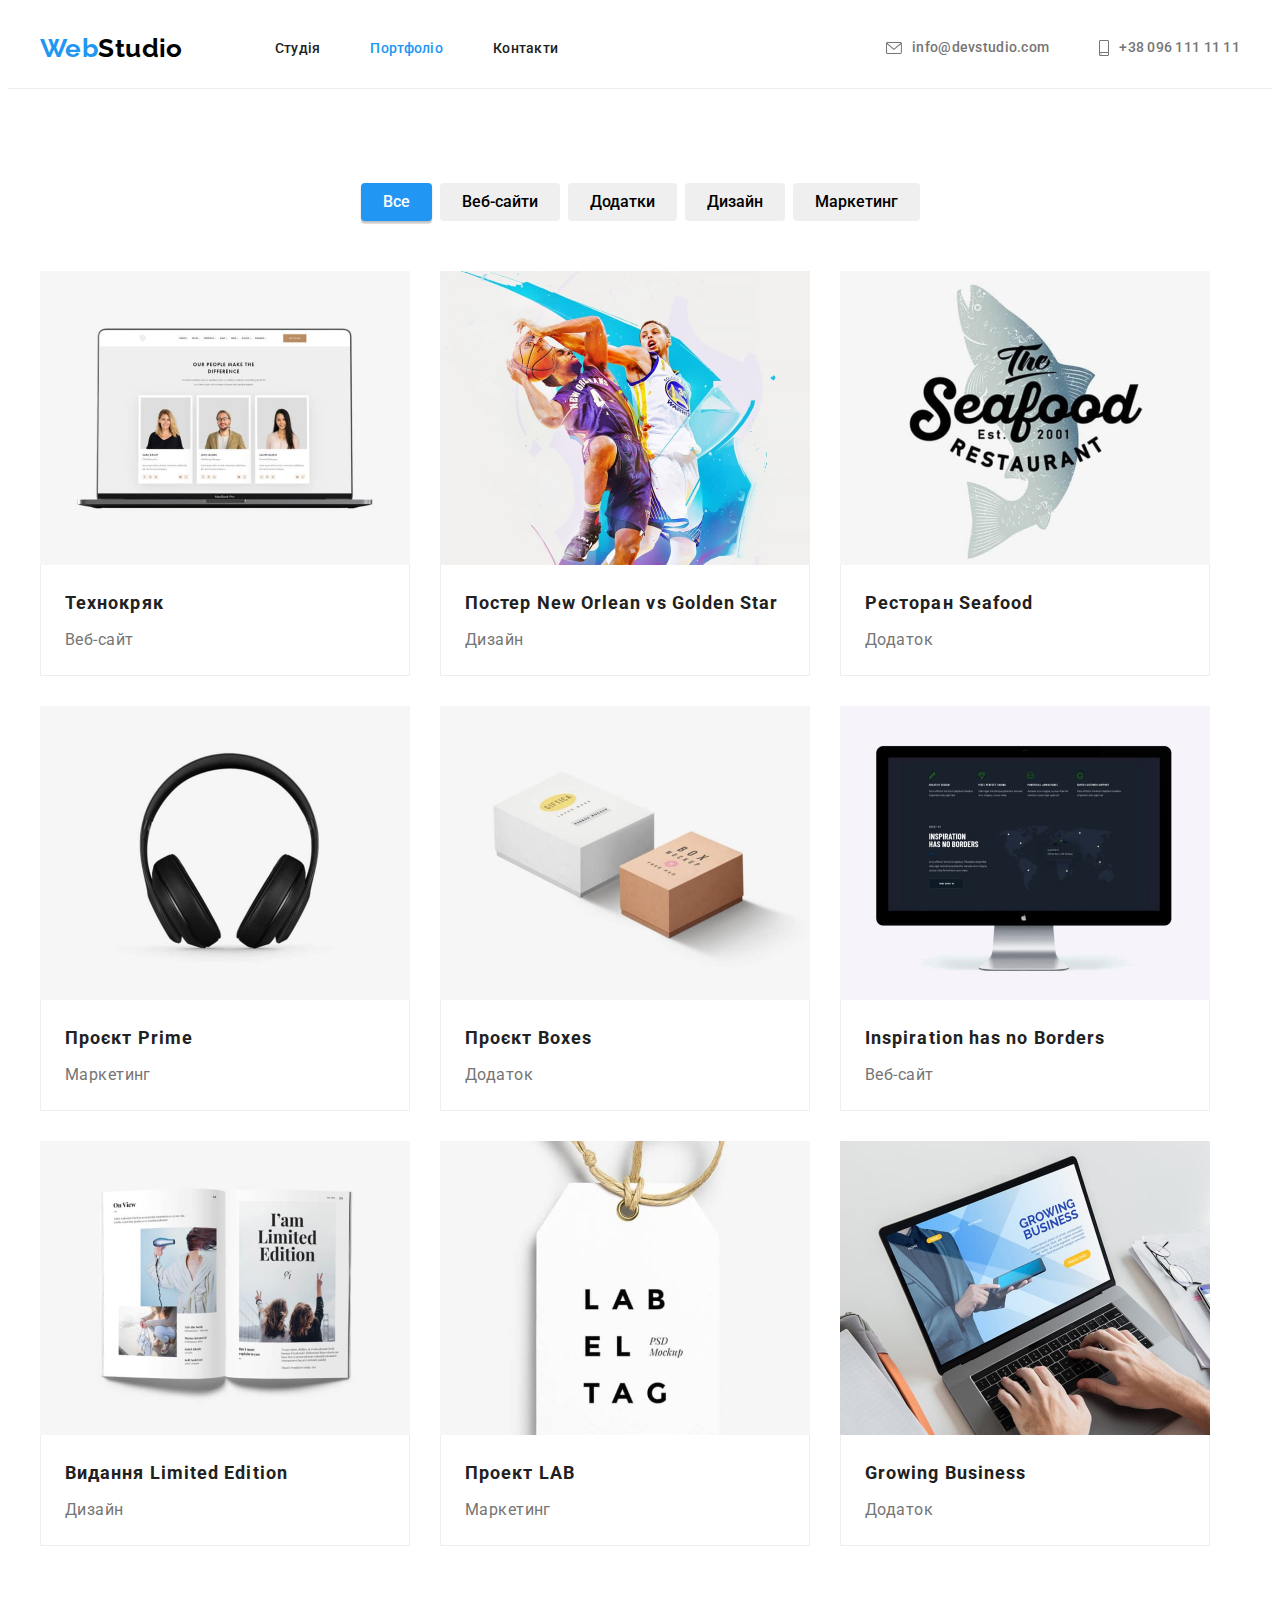
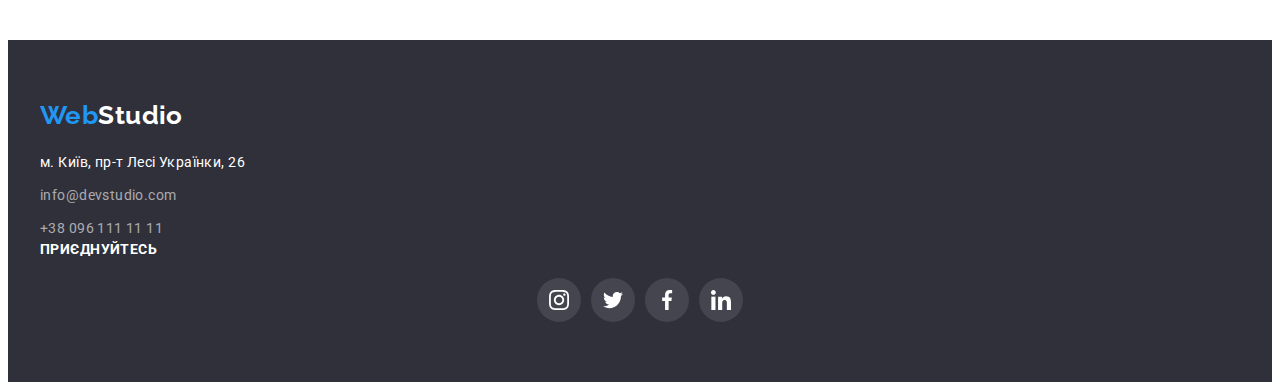
==== commit adb17dd1: "fix style.css" ====
--- a/portfolio.html
+++ b/portfolio.html
@@ -42,22 +42,22 @@
           </ul>
         </nav>
         <ul class="list contact-list">
-            <li class="item">
-                <a class="link contact-link" href="mailto:info@devstudio.com">
-                    <svg class="contact-icon" width="16" height="12">
-                        <use href="./images/icons.svg#envelope"></use>
-                    </svg>
-                    info@devstudio.com
-                </a>
-            </li>
-            <li class="item">
-                <a class="link contact-link" href="tel:+380961111111">
-                    <svg class="contact-icon" width="10" height="16">
-                        <use href="./images/icons.svg#phone"></use>
-                    </svg>
-                    +38 096 111 11 11
-                </a>
-            </li>
+          <li class="item">
+            <a class="link contact-link" href="mailto:info@devstudio.com">
+              <svg class="contact-icon" width="16" height="12">
+                <use href="./images/icons.svg#envelope"></use>
+              </svg>
+              info@devstudio.com
+            </a>
+          </li>
+          <li class="item">
+            <a class="link contact-link" href="tel:+380961111111">
+              <svg class="contact-icon" width="10" height="16">
+                <use href="./images/icons.svg#phone"></use>
+              </svg>
+              +38 096 111 11 11
+            </a>
+          </li>
         </ul>
       </div>
     </header>
@@ -84,114 +84,132 @@
           </ul>
           <ul class="list portfolio-list">
             <li class="portfolio-item">
-              <img
-                src="./images/portfolio/portfolio1.jpg"
-                alt="ноутбук"
-                width="370"
-                height="294"
-              />
-              <div class="portfolio-text-wrap">
-                <h2 class="portfolio-title">Технокряк</h2>
-                <p class="portfolio-text">Веб-сайт</p>
-              </div>
-            </li>
-            <li class="portfolio-item">
-              <img
-                src="./images/portfolio/portfolio2.jpg"
-                alt="два баскетболіста"
-                width="370"
-                height="294"
-              />
-              <div class="portfolio-text-wrap">
-                <h2 class="portfolio-title">
-                  Постер New Orlean vs Golden Star
-                </h2>
-                <p class="portfolio-text">Дизайн</p>
-              </div>
-            </li>
-            <li class="portfolio-item">
-              <img
-                src="./images/portfolio/portfolio3.jpg"
-                alt="логотип ресторана Сіфудз"
-                width="370"
-                height="294"
-              />
-              <div class="portfolio-text-wrap">
-                <h2 class="portfolio-title">Ресторан Seafood</h2>
-                <p class="portfolio-text">Додаток</p>
-              </div>
-            </li>
-            <li class="portfolio-item">
-              <img
-                src="./images/portfolio/portfolio4.jpg"
-                alt="навушники"
-                width="370"
-                height="294"
-              />
-              <div class="portfolio-text-wrap">
-                <h2 class="portfolio-title">Проєкт Prime</h2>
-                <p class="portfolio-text">Маркетинг</p>
-              </div>
-            </li>
-            <li class="portfolio-item">
-              <img
-                src="./images/portfolio/portfolio5.jpg"
-                alt="дві коробки"
-                width="370"
-                height="294"
-              />
-              <div class="portfolio-text-wrap">
-                <h2 class="portfolio-title">Проєкт Boxes</h2>
-                <p class="portfolio-text">Додаток</p>
-              </div>
-            </li>
-            <li class="portfolio-item">
-              <img
-                src="./images/portfolio/portfolio6.jpg"
-                alt="монітор"
-                width="370"
-                height="294"
-              />
-              <div class="portfolio-text-wrap">
-                <h2 class="portfolio-title">Inspiration has no Borders</h2>
-                <p class="portfolio-text">Веб-сайт</p>
-              </div>
-            </li>
-            <li class="portfolio-item">
-              <img
-                src="./images/portfolio/portfolio7.jpg"
-                alt="журнал"
-                width="370"
-                height="294"
-              />
-              <div class="portfolio-text-wrap">
-                <h2 class="portfolio-title">Видання Limited Edition</h2>
-                <p class="portfolio-text">Дизайн</p>
-              </div>
-            </li>
-            <li class="portfolio-item">
-              <img
-                src="./images/portfolio/portfolio8.jpg"
-                alt="лейба"
-                width="370"
-                height="294"
-              />
-              <div class="portfolio-text-wrap">
-                <h2 class="portfolio-title">Проект LAB</h2>
-                <p class="portfolio-text">Маркетинг</p>
-              </div>
-            </li>
-            <li class="portfolio-item">
-              <img
-                src="./images/portfolio/portfolio9.jpg"
-                alt="робота за ноутбуком"
-                width="370"
-                height="294"
-              />
-              <div class="portfolio-text-wrap">
-                <h2 class="portfolio-title">Growing Business</h2>
-                <p class="portfolio-text">Додаток</p>
-              </div>
+              <a class="link portfolio-link" href="">
+                <img
+                  src="./images/portfolio/portfolio1.jpg"
+                  alt="ноутбук"
+                  width="370"
+                  height="294"
+                />
+                <div class="portfolio-text-wrap">
+                  <h2 class="portfolio-title">Технокряк</h2>
+                  <p class="portfolio-text">Веб-сайт</p>
+                </div></a
+              >
+            </li>
+            <li class="portfolio-item">
+              <a class="link portfolio-link" href="">
+                <img
+                  src="./images/portfolio/portfolio2.jpg"
+                  alt="два баскетболіста"
+                  width="370"
+                  height="294"
+                />
+                <div class="portfolio-text-wrap">
+                  <h2 class="portfolio-title">
+                    Постер New Orlean vs Golden Star
+                  </h2>
+                  <p class="portfolio-text">Дизайн</p>
+                </div>
+              </a>
+            </li>
+            <li class="portfolio-item">
+              <a class="link portfolio-link" href="">
+                <img
+                  src="./images/portfolio/portfolio3.jpg"
+                  alt="логотип ресторана Сіфудз"
+                  width="370"
+                  height="294"
+                />
+                <div class="portfolio-text-wrap">
+                  <h2 class="portfolio-title">Ресторан Seafood</h2>
+                  <p class="portfolio-text">Додаток</p>
+                </div>
+              </a>
+            </li>
+            <li class="portfolio-item">
+              <a class="link portfolio-link" href="">
+                <img
+                  src="./images/portfolio/portfolio4.jpg"
+                  alt="навушники"
+                  width="370"
+                  height="294"
+                />
+                <div class="portfolio-text-wrap">
+                  <h2 class="portfolio-title">Проєкт Prime</h2>
+                  <p class="portfolio-text">Маркетинг</p>
+                </div>
+              </a>
+            </li>
+            <li class="portfolio-item">
+              <a class="link portfolio-link" href="">
+                <img
+                  src="./images/portfolio/portfolio5.jpg"
+                  alt="дві коробки"
+                  width="370"
+                  height="294"
+                />
+                <div class="portfolio-text-wrap">
+                  <h2 class="portfolio-title">Проєкт Boxes</h2>
+                  <p class="portfolio-text">Додаток</p>
+                </div>
+              </a>
+            </li>
+            <li class="portfolio-item">
+              <a class="link portfolio-link" href="">
+                <img
+                  src="./images/portfolio/portfolio6.jpg"
+                  alt="монітор"
+                  width="370"
+                  height="294"
+                />
+                <div class="portfolio-text-wrap">
+                  <h2 class="portfolio-title">Inspiration has no Borders</h2>
+                  <p class="portfolio-text">Веб-сайт</p>
+                </div>
+              </a>
+            </li>
+            <li class="portfolio-item">
+              <a class="link portfolio-link" href="">
+                <img
+                  src="./images/portfolio/portfolio7.jpg"
+                  alt="журнал"
+                  width="370"
+                  height="294"
+                />
+                <div class="portfolio-text-wrap">
+                  <h2 class="portfolio-title">Видання Limited Edition</h2>
+                  <p class="portfolio-text">Дизайн</p>
+                </div>
+              </a>
+            </li>
+            <li class="portfolio-item">
+              <a class="link portfolio-link" href="">
+                <img
+                  src="./images/portfolio/portfolio8.jpg"
+                  alt="лейба"
+                  width="370"
+                  height="294"
+                />
+                <div class="portfolio-text-wrap">
+                  <h2 class="portfolio-title">Проект LAB</h2>
+                  <p class="portfolio-text">Маркетинг</p>
+                </div>
+              </a>
+            </li>
+            <li class="portfolio-item">
+              <a class="link portfolio-link" href="">
+                <img
+                  src="./images/portfolio/portfolio9.jpg"
+                  alt="робота за ноутбуком"
+                  width="370"
+                  height="294"
+                />
+                <div class="portfolio-text-wrap">
+                  <h2 class="portfolio-title">Growing Business</h2>
+                  <p class="portfolio-text">Додаток</p>
+                </div>
+              </a>
             </li>
           </ul>
         </div>
--- a/css/style.css
+++ b/css/style.css
@@ -57,6 +57,10 @@
   margin-right: auto;
 }
 
+*:focus{
+    outline: none;
+}
+
 /* hide titles */
 .visually-hidden {
   position: absolute;
@@ -237,8 +241,11 @@
 }
 
 .benefits-block-icon {
+    display: flex;
   margin-bottom: 30px;
-  padding: 25px 100px;
+  height: 120px;
+  justify-content: center;
+  align-items: center;
 
   background-color: var(--secondary-background-color);
   border-radius: 4px;
@@ -309,9 +316,12 @@
 }
 
 .social-list-icon {
-  margin-bottom: 30px;
   display: flex;
   justify-content: center;
+}
+
+.team .social-list-icon{
+margin-bottom: 30px;
 }
 
 .social-item-icon:not(:last-child) {
@@ -351,13 +361,19 @@
 
 .clients-item {
   margin-left: 30px;
+height: 92px;
+    flex-basis: calc((100%-5 * 30px) / 6);
 }
 
 .clients-link {
   display: flex;
+  height: 100%;
+  width: 100%;
+ 
+  justify-content: center;
+  align-items: center;
   border: 1px solid var(--icon-background-color);
   border-radius: 4px;
-  padding: 16px 32px;
 }
 
 .clients-link:hover,
@@ -415,7 +431,12 @@
   margin-left: 30px;
 }
 
-.portfolio-item:hover {
+.portfolio-link{
+    display: block;
+}
+
+.portfolio-link:hover,
+.portfolio-link:focus {
   box-shadow: 0px 1px 1px rgba(0, 0, 0, 0.12), 0px 4px 4px rgba(0, 0, 0, 0.06),
     1px 4px 6px rgba(0, 0, 0, 0.16);
 }
@@ -433,6 +454,7 @@
   font-size: 18px;
   line-height: 2;
   letter-spacing: 0.06em;
+  color: var(--title-color);
 }
 
 .portfolio-text {
@@ -449,8 +471,9 @@
   background-color: var(--main-backgroung-color);
 }
 
-.footer > .container {
-  display: flex;
+.footer-container {
+  display: flex;
+  align-items: baseline;
 }
 
 .footer-logo {
@@ -476,8 +499,6 @@
 }
 
 .join {
-  display: inline-block;
-  margin-top: 12px;
   font-weight: 700;
   line-height: 1.14;
   text-transform: uppercase;
